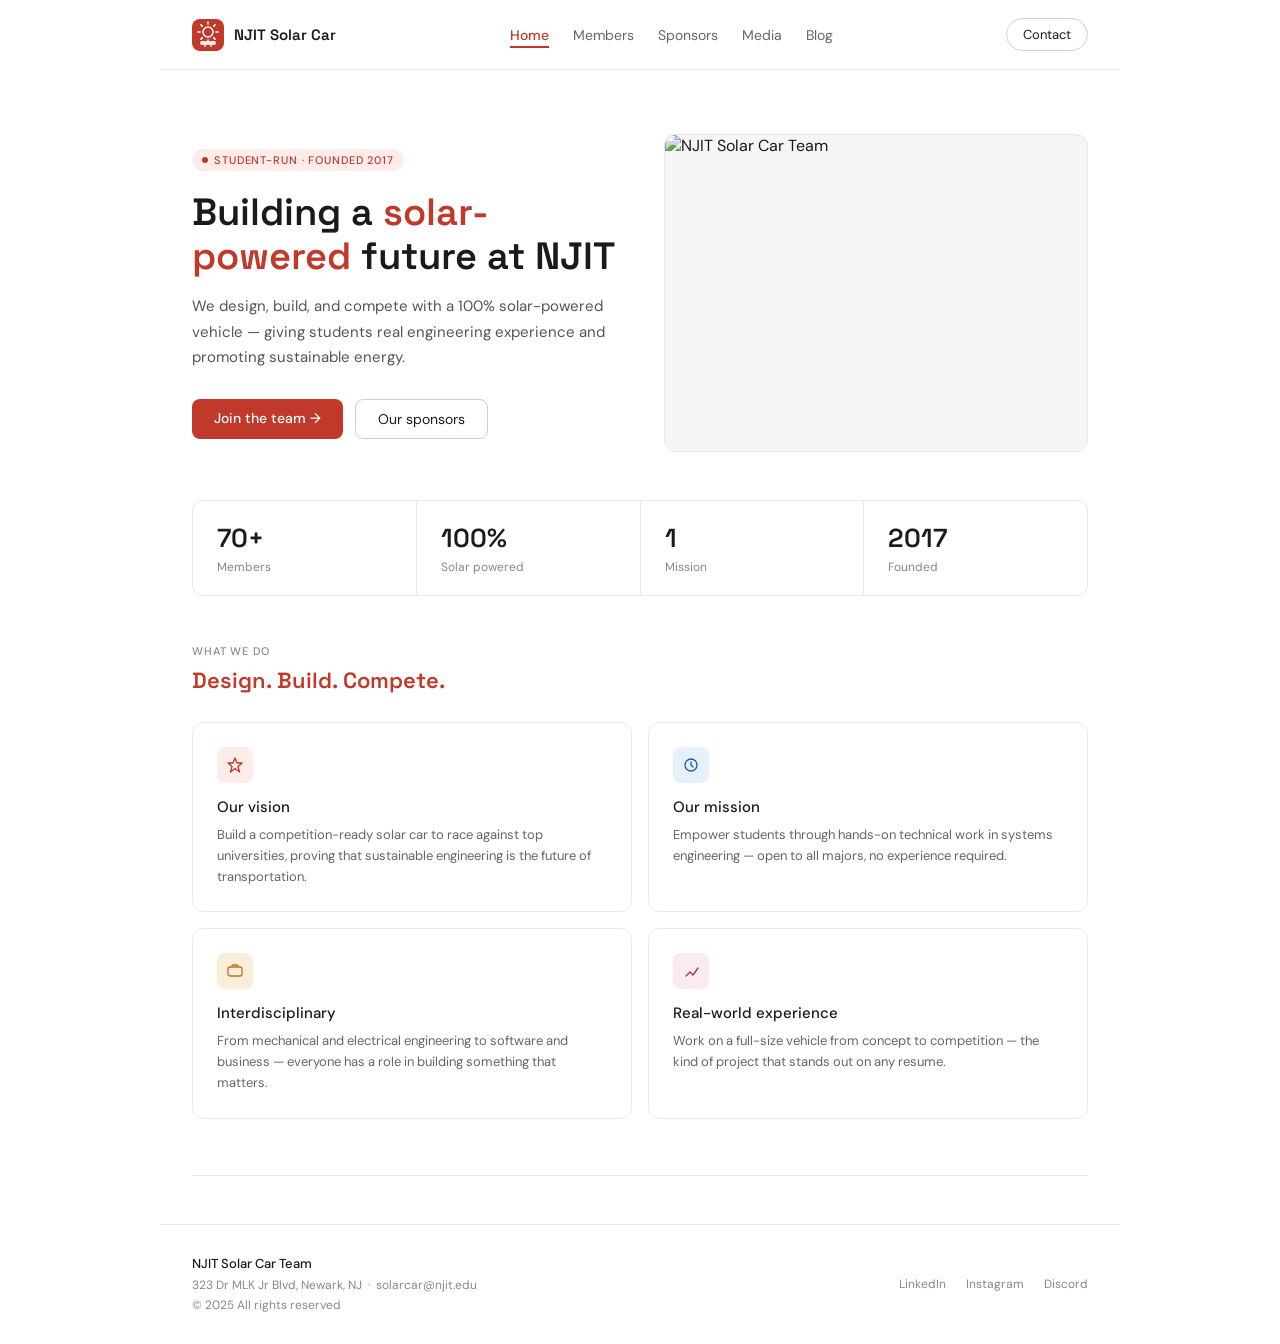
==== index.html @ ee34f34b "Add files via upload" ====
<!DOCTYPE html>
<html lang="en">
<head>
  <meta charset="UTF-8" />
  <meta name="viewport" content="width=device-width, initial-scale=1.0" />
  <title>Home | NJIT Solar Car</title>
  <link rel="stylesheet" href="style.css" />
  <style>
    .sc-hero {
      padding: 64px 32px 48px;
      display: grid; grid-template-columns: 1fr 1fr; gap: 48px; align-items: center;
    }
    .sc-hero-tag {
      display: inline-flex; align-items: center; gap: 6px;
      font-size: 11px; font-weight: 500; letter-spacing: .08em; text-transform: uppercase;
      background: var(--red-light); color: var(--red);
      padding: 4px 10px; border-radius: 20px; margin-bottom: 20px;
    }
    .sc-hero-tag-dot { width: 6px; height: 6px; border-radius: 50%; background: var(--red); }
    .sc-hero h1 {
      font-family: 'Space Grotesk', sans-serif;
      font-size: 38px; font-weight: 600; line-height: 1.15; margin-bottom: 16px;
    }
    .sc-hero h1 span { color: var(--red); }
    .sc-hero p { font-size: 15px; line-height: 1.7; color: #555; margin-bottom: 28px; }
    .sc-hero-btns { display: flex; gap: 12px; }
    .sc-hero-visual {
      background: #f5f5f5; border: 1px solid #e8e8e8;
      border-radius: 12px; aspect-ratio: 4/3; overflow: hidden;
    }
    .sc-hero-visual img { width: 100%; height: 100%; object-fit: cover; display: block; }

    .sc-stats {
      display: grid; grid-template-columns: repeat(4, 1fr);
      gap: 1px; background: #e8e8e8;
      border: 1px solid #e8e8e8; border-radius: 10px;
      margin: 0 32px 48px; overflow: hidden;
    }
    .sc-stat { background: #fff; padding: 20px 24px; display: flex; flex-direction: column; gap: 4px; }
    .sc-stat-num { font-family: 'Space Grotesk', sans-serif; font-size: 26px; font-weight: 600; }
    .sc-stat-label { font-size: 12px; color: #888; }

    .sc-cards { display: grid; grid-template-columns: 1fr 1fr; gap: 16px; }
    .sc-card {
      background: #fff; border: 1px solid #e8e8e8;
      border-radius: 12px; padding: 24px;
    }
    .sc-card-icon {
      width: 36px; height: 36px; border-radius: 8px;
      display: flex; align-items: center; justify-content: center; margin-bottom: 14px;
    }
    .sc-card h3 { font-size: 15px; font-weight: 500; margin-bottom: 8px; }
    .sc-card p { font-size: 13px; line-height: 1.6; color: #666; }

    @media (max-width: 700px) {
      .sc-hero { grid-template-columns: 1fr; gap: 32px; padding: 40px 20px 32px; }
      .sc-hero h1 { font-size: 28px; }
      .sc-stats { grid-template-columns: repeat(2,1fr); margin: 0 20px 36px; }
      .sc-cards { grid-template-columns: 1fr; }
    }
  </style>
</head>
<body>
<div class="sc-root">

  <!-- NAV -->
  <nav class="sc-nav">
    <a class="sc-logo" href="index.html">
      <svg width="32" height="32" viewBox="0 0 32 32" fill="none">
        <rect width="32" height="32" rx="8" fill="#C0392B"/>
        <circle cx="16" cy="13" r="5" fill="none" stroke="#fff" stroke-width="1.5"/>
        <line x1="16" y1="5" x2="16" y2="3" stroke="#fff" stroke-width="1.5" stroke-linecap="round"/>
        <line x1="16" y1="23" x2="16" y2="21" stroke="#fff" stroke-width="1.5" stroke-linecap="round"/>
        <line x1="8" y1="13" x2="6" y2="13" stroke="#fff" stroke-width="1.5" stroke-linecap="round"/>
        <line x1="26" y1="13" x2="24" y2="13" stroke="#fff" stroke-width="1.5" stroke-linecap="round"/>
        <line x1="10.3" y1="7.3" x2="8.9" y2="5.9" stroke="#fff" stroke-width="1.5" stroke-linecap="round"/>
        <line x1="21.7" y1="18.7" x2="23.1" y2="20.1" stroke="#fff" stroke-width="1.5" stroke-linecap="round"/>
        <line x1="21.7" y1="7.3" x2="23.1" y2="5.9" stroke="#fff" stroke-width="1.5" stroke-linecap="round"/>
        <line x1="10.3" y1="18.7" x2="8.9" y2="20.1" stroke="#fff" stroke-width="1.5" stroke-linecap="round"/>
        <rect x="8" y="22" width="16" height="4" rx="2" fill="#fff" opacity="0.9"/>
        <rect x="12" y="26" width="2" height="2" fill="#fff" opacity="0.7"/>
        <rect x="18" y="26" width="2" height="2" fill="#fff" opacity="0.7"/>
      </svg>
      <span class="sc-logo-text">NJIT Solar Car</span>
    </a>
    <ul class="sc-nav-links">
      <li><a href="index.html" class="active">Home</a></li>
      <li><a href="members.html">Members</a></li>
      <li><a href="sponsors.html">Sponsors</a></li>
      <li><a href="media.html">Media</a></li>
      <li><a href="blog.html">Blog</a></li>
    </ul>
    <a href="mailto:solarcar@njit.edu" class="sc-contact-btn">Contact</a>
  </nav>

  <!-- HERO -->
  <section class="sc-hero">
    <div>
      <div class="sc-hero-tag">
        <div class="sc-hero-tag-dot"></div>
        Student-run · Founded 2017
      </div>
      <h1>Building a <span>solar-powered</span> future at NJIT</h1>
      <p>We design, build, and compete with a 100% solar-powered vehicle — giving students real engineering experience and promoting sustainable energy.</p>
      <div class="sc-hero-btns">
        <a href="mailto:solarcar@njit.edu" class="sc-btn-primary">Join the team →</a>
        <a href="sponsors.html" class="sc-btn-secondary">Our sponsors</a>
      </div>
    </div>
    <div class="sc-hero-visual">
      <img src="https://static.wixstatic.com/media/6a1b9b_a80b3c2d667541b689ef43e5c5655419~mv2.jpg/v1/fill/w_980,h_509,al_c,q_85,usm_0.66_1.00_0.01,enc_avif,quality_auto/group%20solar%20car_edited_edited_edited.jpg" alt="NJIT Solar Car Team" />
    </div>
  </section>

  <!-- STATS -->
  <div class="sc-stats">
    <div class="sc-stat"><span class="sc-stat-num">70+</span><span class="sc-stat-label">Members</span></div>
    <div class="sc-stat"><span class="sc-stat-num">100%</span><span class="sc-stat-label">Solar powered</span></div>
    <div class="sc-stat"><span class="sc-stat-num">1</span><span class="sc-stat-label">Mission</span></div>
    <div class="sc-stat"><span class="sc-stat-num">2017</span><span class="sc-stat-label">Founded</span></div>
  </div>

  <!-- ABOUT -->
  <section class="sc-section">
    <div class="sc-section-label">What we do</div>
    <h2>Design. Build. Compete.</h2>
    <div class="sc-cards">
      <div class="sc-card">
        <div class="sc-card-icon" style="background:var(--red-light);">
          <svg width="18" height="18" viewBox="0 0 18 18" fill="none"><path d="M9 2L11 7H16L12 10.5L13.5 16L9 12.5L4.5 16L6 10.5L2 7H7L9 2Z" stroke="var(--red)" stroke-width="1.3" stroke-linejoin="round"/></svg>
        </div>
        <h3>Our vision</h3>
        <p>Build a competition-ready solar car to race against top universities, proving that sustainable engineering is the future of transportation.</p>
      </div>
      <div class="sc-card">
        <div class="sc-card-icon" style="background:#E6F1FB;">
          <svg width="18" height="18" viewBox="0 0 18 18" fill="none"><circle cx="9" cy="9" r="6" stroke="#185FA5" stroke-width="1.3"/><path d="M9 6v3l2 2" stroke="#185FA5" stroke-width="1.3" stroke-linecap="round"/></svg>
        </div>
        <h3>Our mission</h3>
        <p>Empower students through hands-on technical work in systems engineering — open to all majors, no experience required.</p>
      </div>
      <div class="sc-card">
        <div class="sc-card-icon" style="background:#FAEEDA;">
          <svg width="18" height="18" viewBox="0 0 18 18" fill="none"><rect x="2" y="5" width="14" height="9" rx="2" stroke="#BA7517" stroke-width="1.3"/><path d="M6 5V4a1 1 0 011-1h4a1 1 0 011 1v1" stroke="#BA7517" stroke-width="1.3"/></svg>
        </div>
        <h3>Interdisciplinary</h3>
        <p>From mechanical and electrical engineering to software and business — everyone has a role in building something that matters.</p>
      </div>
      <div class="sc-card">
        <div class="sc-card-icon" style="background:#FBEAF0;">
          <svg width="18" height="18" viewBox="0 0 18 18" fill="none"><path d="M4 14l4-4 3 3 5-7" stroke="#993556" stroke-width="1.3" stroke-linecap="round" stroke-linejoin="round"/></svg>
        </div>
        <h3>Real-world experience</h3>
        <p>Work on a full-size vehicle from concept to competition — the kind of project that stands out on any resume.</p>
      </div>
    </div>
  </section>

  <div class="sc-divider"></div>

  <!-- FOOTER -->
  <footer class="sc-footer">
    <div class="sc-footer-left">
      <strong>NJIT Solar Car Team</strong><br>
      323 Dr MLK Jr Blvd, Newark, NJ &nbsp;·&nbsp; solarcar@njit.edu<br>
      © 2025 All rights reserved
    </div>
    <div class="sc-footer-links">
      <a href="https://www.linkedin.com/in/njitsolarcarclub/" target="_blank">LinkedIn</a>
      <a href="https://www.instagram.com/njitsolarcar/" target="_blank">Instagram</a>
      <a href="https://tinyurl.com/njitsolar" target="_blank">Discord</a>
    </div>
  </footer>

</div>
</body>
</html>
---- style.css ----
@import url('https://fonts.googleapis.com/css2?family=DM+Sans:wght@400;500&family=Space+Grotesk:wght@500;600&display=swap');

*, *::before, *::after { box-sizing: border-box; margin: 0; padding: 0; }

body {
  font-family: 'DM Sans', sans-serif;
  background: #ffffff;
  color: #1a1a1a;
  min-height: 100vh;
}

:root {
  --red: #C0392B;
  --red-dark: #96281B;
  --red-light: #FDECEA;
  --red-mid: #f5c6c2;
}

.sc-root { max-width: 960px; margin: 0 auto; }

/* ── NAV ── */
.sc-nav {
  display: flex; align-items: center; justify-content: space-between;
  padding: 18px 32px;
  border-bottom: 1px solid #e8e8e8;
  position: sticky; top: 0; background: #fff; z-index: 100;
}
.sc-logo { display: flex; align-items: center; gap: 10px; text-decoration: none; }
.sc-logo-text { font-family: 'Space Grotesk', sans-serif; font-size: 15px; font-weight: 600; color: #1a1a1a; }
.sc-nav-links { display: flex; gap: 24px; list-style: none; }
.sc-nav-links a { font-size: 14px; color: #666; text-decoration: none; transition: color .15s; }
.sc-nav-links a:hover { color: #1a1a1a; }
.sc-nav-links a.active { color: var(--red); font-weight: 500; border-bottom: 2px solid var(--red); padding-bottom: 2px; }
.sc-contact-btn {
  font-size: 13px; padding: 7px 16px;
  border: 1px solid #d0d0d0; border-radius: 20px;
  background: transparent; color: #1a1a1a; cursor: pointer;
  font-family: 'DM Sans', sans-serif; text-decoration: none;
}
.sc-contact-btn:hover { background: #f5f5f5; }

/* ── PAGE HEADER ── */
.sc-page-header {
  padding: 56px 32px 40px;
  border-bottom: 1px solid #e8e8e8;
  margin-bottom: 48px;
}
.sc-page-label {
  font-size: 11px; font-weight: 500; letter-spacing: .08em; text-transform: uppercase;
  color: #888; margin-bottom: 8px;
}
.sc-page-header h1 {
  font-family: 'Space Grotesk', sans-serif;
  font-size: 32px; font-weight: 600; line-height: 1.2; color: var(--red);
}
.sc-page-header p {
  font-size: 15px; line-height: 1.7; color: #555; margin-top: 12px; max-width: 600px;
}

/* ── SECTION ── */
.sc-section { padding: 0 32px 56px; }
.sc-section-label {
  font-size: 11px; font-weight: 500; letter-spacing: .08em; text-transform: uppercase;
  color: #888; margin-bottom: 8px;
}
.sc-section h2 {
  font-family: 'Space Grotesk', sans-serif;
  font-size: 22px; font-weight: 600; margin-bottom: 28px;
  color: var(--red);
}

/* ── BUTTONS ── */
.sc-btn-primary {
  font-size: 14px; font-weight: 500; padding: 10px 22px;
  background: var(--red); color: #fff; border: none;
  border-radius: 8px; cursor: pointer;
  font-family: 'DM Sans', sans-serif; text-decoration: none; display: inline-block;
}
.sc-btn-primary:hover { background: var(--red-dark); }
.sc-btn-secondary {
  font-size: 14px; padding: 10px 22px;
  background: transparent; color: #1a1a1a;
  border: 1px solid #d0d0d0; border-radius: 8px; cursor: pointer;
  font-family: 'DM Sans', sans-serif; text-decoration: none; display: inline-block;
}
.sc-btn-secondary:hover { background: #f5f5f5; }

/* ── DIVIDER ── */
.sc-divider { height: 1px; background: #e8e8e8; margin: 0 32px 48px; }

/* ── FOOTER ── */
.sc-footer {
  border-top: 1px solid #e8e8e8;
  padding: 28px 32px;
  display: flex; justify-content: space-between; align-items: center;
  flex-wrap: wrap; gap: 16px;
}
.sc-footer-left { font-size: 12px; color: #888; line-height: 1.7; }
.sc-footer-left strong { font-size: 13px; color: #1a1a1a; font-weight: 500; }
.sc-footer-links { display: flex; gap: 20px; }
.sc-footer-links a { font-size: 12px; color: #888; text-decoration: none; }
.sc-footer-links a:hover { color: #1a1a1a; }

/* ── RESPONSIVE ── */
@media (max-width: 700px) {
  .sc-nav-links { display: none; }
  .sc-page-header { padding: 40px 20px 28px; }
  .sc-section { padding: 0 20px 40px; }
  .sc-divider { margin: 0 20px 40px; }
  .sc-footer { flex-direction: column; align-items: flex-start; padding: 24px 20px; }
}
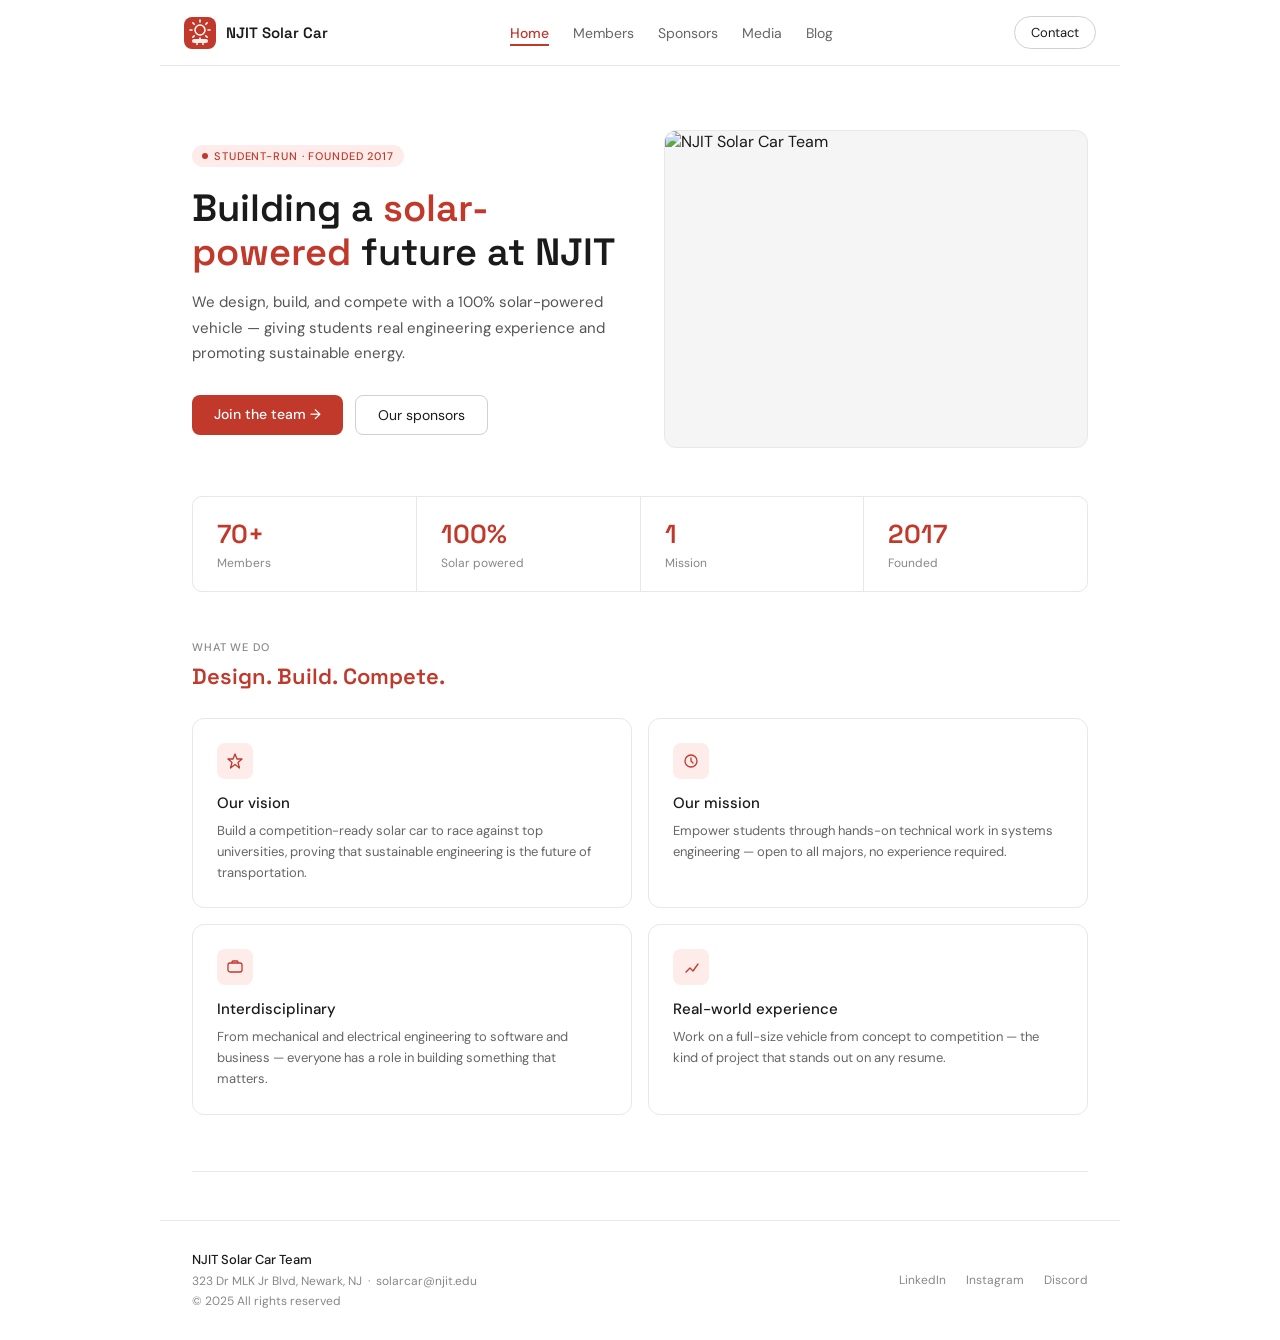
==== commit 80464713: "Add files via upload" ====
--- a/index.html
+++ b/index.html
@@ -23,7 +23,7 @@
     }
     .sc-hero h1 span { color: var(--red); }
     .sc-hero p { font-size: 15px; line-height: 1.7; color: #555; margin-bottom: 28px; }
-    .sc-hero-btns { display: flex; gap: 12px; }
+    .sc-hero-btns { display: flex; gap: 12px; flex-wrap: wrap; }
     .sc-hero-visual {
       background: #f5f5f5; border: 1px solid #e8e8e8;
       border-radius: 12px; aspect-ratio: 4/3; overflow: hidden;
@@ -37,25 +37,22 @@
       margin: 0 32px 48px; overflow: hidden;
     }
     .sc-stat { background: #fff; padding: 20px 24px; display: flex; flex-direction: column; gap: 4px; }
-    .sc-stat-num { font-family: 'Space Grotesk', sans-serif; font-size: 26px; font-weight: 600; }
+    .sc-stat-num { font-family: 'Space Grotesk', sans-serif; font-size: 26px; font-weight: 600; color: var(--red); }
     .sc-stat-label { font-size: 12px; color: #888; }
 
     .sc-cards { display: grid; grid-template-columns: 1fr 1fr; gap: 16px; }
-    .sc-card {
-      background: #fff; border: 1px solid #e8e8e8;
-      border-radius: 12px; padding: 24px;
-    }
-    .sc-card-icon {
-      width: 36px; height: 36px; border-radius: 8px;
-      display: flex; align-items: center; justify-content: center; margin-bottom: 14px;
-    }
+    .sc-card { background: #fff; border: 1px solid #e8e8e8; border-radius: 12px; padding: 24px; }
+    .sc-card-icon { width: 36px; height: 36px; border-radius: 8px; display: flex; align-items: center; justify-content: center; margin-bottom: 14px; }
     .sc-card h3 { font-size: 15px; font-weight: 500; margin-bottom: 8px; }
     .sc-card p { font-size: 13px; line-height: 1.6; color: #666; }
 
     @media (max-width: 700px) {
-      .sc-hero { grid-template-columns: 1fr; gap: 32px; padding: 40px 20px 32px; }
+      .sc-hero { grid-template-columns: 1fr; gap: 28px; padding: 32px 20px 36px; }
       .sc-hero h1 { font-size: 28px; }
-      .sc-stats { grid-template-columns: repeat(2,1fr); margin: 0 20px 36px; }
+      .sc-hero-btns { flex-direction: column; }
+      .sc-stats { grid-template-columns: repeat(2, 1fr); margin: 0 20px 36px; }
+      .sc-stat { padding: 16px 18px; }
+      .sc-stat-num { font-size: 22px; }
       .sc-cards { grid-template-columns: 1fr; }
     }
   </style>
@@ -63,24 +60,31 @@
 <body>
 <div class="sc-root">
 
+  <!-- MOBILE NAV DRAWER -->
+  <div class="sc-mobile-nav" id="mobileNav">
+    <div class="sc-mobile-nav-header">
+      <a class="sc-logo" href="index.html">
+        <svg width="28" height="28" viewBox="0 0 32 32" fill="none"><rect width="32" height="32" rx="8" fill="#C0392B"/><circle cx="16" cy="13" r="5" fill="none" stroke="#fff" stroke-width="1.5"/><line x1="16" y1="5" x2="16" y2="3" stroke="#fff" stroke-width="1.5" stroke-linecap="round"/><line x1="16" y1="23" x2="16" y2="21" stroke="#fff" stroke-width="1.5" stroke-linecap="round"/><line x1="8" y1="13" x2="6" y2="13" stroke="#fff" stroke-width="1.5" stroke-linecap="round"/><line x1="26" y1="13" x2="24" y2="13" stroke="#fff" stroke-width="1.5" stroke-linecap="round"/><rect x="8" y="22" width="16" height="4" rx="2" fill="#fff" opacity="0.9"/></svg>
+        <span class="sc-logo-text">NJIT Solar Car</span>
+      </a>
+      <button class="sc-mobile-close" onclick="closeMobileNav()">✕</button>
+    </div>
+    <ul>
+      <li><a href="index.html" class="active">Home</a></li>
+      <li><a href="members.html">Members</a></li>
+      <li><a href="sponsors.html">Sponsors</a></li>
+      <li><a href="media.html">Media</a></li>
+      <li><a href="blog.html">Blog</a></li>
+    </ul>
+    <div class="sc-mobile-nav-footer">
+      <a href="mailto:solarcar@njit.edu">Contact us</a>
+    </div>
+  </div>
+
   <!-- NAV -->
   <nav class="sc-nav">
     <a class="sc-logo" href="index.html">
-      <svg width="32" height="32" viewBox="0 0 32 32" fill="none">
-        <rect width="32" height="32" rx="8" fill="#C0392B"/>
-        <circle cx="16" cy="13" r="5" fill="none" stroke="#fff" stroke-width="1.5"/>
-        <line x1="16" y1="5" x2="16" y2="3" stroke="#fff" stroke-width="1.5" stroke-linecap="round"/>
-        <line x1="16" y1="23" x2="16" y2="21" stroke="#fff" stroke-width="1.5" stroke-linecap="round"/>
-        <line x1="8" y1="13" x2="6" y2="13" stroke="#fff" stroke-width="1.5" stroke-linecap="round"/>
-        <line x1="26" y1="13" x2="24" y2="13" stroke="#fff" stroke-width="1.5" stroke-linecap="round"/>
-        <line x1="10.3" y1="7.3" x2="8.9" y2="5.9" stroke="#fff" stroke-width="1.5" stroke-linecap="round"/>
-        <line x1="21.7" y1="18.7" x2="23.1" y2="20.1" stroke="#fff" stroke-width="1.5" stroke-linecap="round"/>
-        <line x1="21.7" y1="7.3" x2="23.1" y2="5.9" stroke="#fff" stroke-width="1.5" stroke-linecap="round"/>
-        <line x1="10.3" y1="18.7" x2="8.9" y2="20.1" stroke="#fff" stroke-width="1.5" stroke-linecap="round"/>
-        <rect x="8" y="22" width="16" height="4" rx="2" fill="#fff" opacity="0.9"/>
-        <rect x="12" y="26" width="2" height="2" fill="#fff" opacity="0.7"/>
-        <rect x="18" y="26" width="2" height="2" fill="#fff" opacity="0.7"/>
-      </svg>
+      <svg width="32" height="32" viewBox="0 0 32 32" fill="none"><rect width="32" height="32" rx="8" fill="#C0392B"/><circle cx="16" cy="13" r="5" fill="none" stroke="#fff" stroke-width="1.5"/><line x1="16" y1="5" x2="16" y2="3" stroke="#fff" stroke-width="1.5" stroke-linecap="round"/><line x1="16" y1="23" x2="16" y2="21" stroke="#fff" stroke-width="1.5" stroke-linecap="round"/><line x1="8" y1="13" x2="6" y2="13" stroke="#fff" stroke-width="1.5" stroke-linecap="round"/><line x1="26" y1="13" x2="24" y2="13" stroke="#fff" stroke-width="1.5" stroke-linecap="round"/><line x1="10.3" y1="7.3" x2="8.9" y2="5.9" stroke="#fff" stroke-width="1.5" stroke-linecap="round"/><line x1="21.7" y1="18.7" x2="23.1" y2="20.1" stroke="#fff" stroke-width="1.5" stroke-linecap="round"/><line x1="21.7" y1="7.3" x2="23.1" y2="5.9" stroke="#fff" stroke-width="1.5" stroke-linecap="round"/><line x1="10.3" y1="18.7" x2="8.9" y2="20.1" stroke="#fff" stroke-width="1.5" stroke-linecap="round"/><rect x="8" y="22" width="16" height="4" rx="2" fill="#fff" opacity="0.9"/><rect x="12" y="26" width="2" height="2" fill="#fff" opacity="0.7"/><rect x="18" y="26" width="2" height="2" fill="#fff" opacity="0.7"/></svg>
       <span class="sc-logo-text">NJIT Solar Car</span>
     </a>
     <ul class="sc-nav-links">
@@ -91,15 +95,15 @@
       <li><a href="blog.html">Blog</a></li>
     </ul>
     <a href="mailto:solarcar@njit.edu" class="sc-contact-btn">Contact</a>
+    <button class="sc-hamburger" onclick="openMobileNav()" aria-label="Open menu">
+      <span></span><span></span><span></span>
+    </button>
   </nav>
 
   <!-- HERO -->
   <section class="sc-hero">
     <div>
-      <div class="sc-hero-tag">
-        <div class="sc-hero-tag-dot"></div>
-        Student-run · Founded 2017
-      </div>
+      <div class="sc-hero-tag"><div class="sc-hero-tag-dot"></div>Student-run · Founded 2017</div>
       <h1>Building a <span>solar-powered</span> future at NJIT</h1>
       <p>We design, build, and compete with a 100% solar-powered vehicle — giving students real engineering experience and promoting sustainable energy.</p>
       <div class="sc-hero-btns">
@@ -127,28 +131,28 @@
     <div class="sc-cards">
       <div class="sc-card">
         <div class="sc-card-icon" style="background:var(--red-light);">
-          <svg width="18" height="18" viewBox="0 0 18 18" fill="none"><path d="M9 2L11 7H16L12 10.5L13.5 16L9 12.5L4.5 16L6 10.5L2 7H7L9 2Z" stroke="var(--red)" stroke-width="1.3" stroke-linejoin="round"/></svg>
+          <svg width="18" height="18" viewBox="0 0 18 18" fill="none"><path d="M9 2L11 7H16L12 10.5L13.5 16L9 12.5L4.5 16L6 10.5L2 7H7L9 2Z" stroke="#C0392B" stroke-width="1.3" stroke-linejoin="round"/></svg>
         </div>
         <h3>Our vision</h3>
         <p>Build a competition-ready solar car to race against top universities, proving that sustainable engineering is the future of transportation.</p>
       </div>
       <div class="sc-card">
-        <div class="sc-card-icon" style="background:#E6F1FB;">
-          <svg width="18" height="18" viewBox="0 0 18 18" fill="none"><circle cx="9" cy="9" r="6" stroke="#185FA5" stroke-width="1.3"/><path d="M9 6v3l2 2" stroke="#185FA5" stroke-width="1.3" stroke-linecap="round"/></svg>
+        <div class="sc-card-icon" style="background:var(--red-light);">
+          <svg width="18" height="18" viewBox="0 0 18 18" fill="none"><circle cx="9" cy="9" r="6" stroke="#C0392B" stroke-width="1.3"/><path d="M9 6v3l2 2" stroke="#C0392B" stroke-width="1.3" stroke-linecap="round"/></svg>
         </div>
         <h3>Our mission</h3>
         <p>Empower students through hands-on technical work in systems engineering — open to all majors, no experience required.</p>
       </div>
       <div class="sc-card">
-        <div class="sc-card-icon" style="background:#FAEEDA;">
-          <svg width="18" height="18" viewBox="0 0 18 18" fill="none"><rect x="2" y="5" width="14" height="9" rx="2" stroke="#BA7517" stroke-width="1.3"/><path d="M6 5V4a1 1 0 011-1h4a1 1 0 011 1v1" stroke="#BA7517" stroke-width="1.3"/></svg>
+        <div class="sc-card-icon" style="background:var(--red-light);">
+          <svg width="18" height="18" viewBox="0 0 18 18" fill="none"><rect x="2" y="5" width="14" height="9" rx="2" stroke="#C0392B" stroke-width="1.3"/><path d="M6 5V4a1 1 0 011-1h4a1 1 0 011 1v1" stroke="#C0392B" stroke-width="1.3"/></svg>
         </div>
         <h3>Interdisciplinary</h3>
         <p>From mechanical and electrical engineering to software and business — everyone has a role in building something that matters.</p>
       </div>
       <div class="sc-card">
-        <div class="sc-card-icon" style="background:#FBEAF0;">
-          <svg width="18" height="18" viewBox="0 0 18 18" fill="none"><path d="M4 14l4-4 3 3 5-7" stroke="#993556" stroke-width="1.3" stroke-linecap="round" stroke-linejoin="round"/></svg>
+        <div class="sc-card-icon" style="background:var(--red-light);">
+          <svg width="18" height="18" viewBox="0 0 18 18" fill="none"><path d="M4 14l4-4 3 3 5-7" stroke="#C0392B" stroke-width="1.3" stroke-linecap="round" stroke-linejoin="round"/></svg>
         </div>
         <h3>Real-world experience</h3>
         <p>Work on a full-size vehicle from concept to competition — the kind of project that stands out on any resume.</p>
@@ -158,7 +162,6 @@
 
   <div class="sc-divider"></div>
 
-  <!-- FOOTER -->
   <footer class="sc-footer">
     <div class="sc-footer-left">
       <strong>NJIT Solar Car Team</strong><br>
@@ -173,5 +176,9 @@
   </footer>
 
 </div>
+<script>
+  function openMobileNav() { document.getElementById('mobileNav').classList.add('open'); document.body.style.overflow='hidden'; }
+  function closeMobileNav() { document.getElementById('mobileNav').classList.remove('open'); document.body.style.overflow=''; }
+</script>
 </body>
 </html>
--- a/style.css
+++ b/style.css
@@ -21,16 +21,18 @@
 /* ── NAV ── */
 .sc-nav {
   display: flex; align-items: center; justify-content: space-between;
-  padding: 18px 32px;
+  padding: 16px 24px;
   border-bottom: 1px solid #e8e8e8;
-  position: sticky; top: 0; background: #fff; z-index: 100;
+  position: sticky; top: 0; background: #fff; z-index: 200;
 }
 .sc-logo { display: flex; align-items: center; gap: 10px; text-decoration: none; }
 .sc-logo-text { font-family: 'Space Grotesk', sans-serif; font-size: 15px; font-weight: 600; color: #1a1a1a; }
+
 .sc-nav-links { display: flex; gap: 24px; list-style: none; }
 .sc-nav-links a { font-size: 14px; color: #666; text-decoration: none; transition: color .15s; }
 .sc-nav-links a:hover { color: #1a1a1a; }
 .sc-nav-links a.active { color: var(--red); font-weight: 500; border-bottom: 2px solid var(--red); padding-bottom: 2px; }
+
 .sc-contact-btn {
   font-size: 13px; padding: 7px 16px;
   border: 1px solid #d0d0d0; border-radius: 20px;
@@ -38,6 +40,50 @@
   font-family: 'DM Sans', sans-serif; text-decoration: none;
 }
 .sc-contact-btn:hover { background: #f5f5f5; }
+
+/* Hamburger button — hidden on desktop */
+.sc-hamburger {
+  display: none;
+  flex-direction: column; justify-content: center; gap: 5px;
+  width: 36px; height: 36px; cursor: pointer;
+  background: none; border: none; padding: 4px;
+}
+.sc-hamburger span {
+  display: block; height: 2px; width: 22px;
+  background: #1a1a1a; border-radius: 2px;
+  transition: transform .25s, opacity .25s;
+}
+
+/* Mobile nav drawer */
+.sc-mobile-nav {
+  display: none;
+  position: fixed; top: 0; left: 0; right: 0; bottom: 0;
+  background: #fff; z-index: 300;
+  flex-direction: column; padding: 24px;
+}
+.sc-mobile-nav.open { display: flex; }
+.sc-mobile-nav-header {
+  display: flex; justify-content: space-between; align-items: center;
+  margin-bottom: 32px;
+}
+.sc-mobile-close {
+  background: none; border: none; cursor: pointer; font-size: 24px; color: #888; line-height: 1;
+}
+.sc-mobile-nav ul { list-style: none; display: flex; flex-direction: column; gap: 0; }
+.sc-mobile-nav ul li { border-bottom: 1px solid #f0f0f0; }
+.sc-mobile-nav ul a {
+  display: block; padding: 16px 0;
+  font-size: 20px; font-weight: 500; color: #1a1a1a; text-decoration: none;
+}
+.sc-mobile-nav ul a.active { color: var(--red); }
+.sc-mobile-nav-footer {
+  margin-top: auto; padding-top: 24px;
+}
+.sc-mobile-nav-footer a {
+  display: inline-block; font-size: 14px; font-weight: 500;
+  background: var(--red); color: #fff;
+  padding: 12px 28px; border-radius: 8px; text-decoration: none;
+}
 
 /* ── PAGE HEADER ── */
 .sc-page-header {
@@ -101,11 +147,27 @@
 .sc-footer-links a { font-size: 12px; color: #888; text-decoration: none; }
 .sc-footer-links a:hover { color: #1a1a1a; }
 
-/* ── RESPONSIVE ── */
+/* ── MOBILE ── */
 @media (max-width: 700px) {
+  /* Nav */
+  .sc-nav { padding: 14px 20px; }
   .sc-nav-links { display: none; }
-  .sc-page-header { padding: 40px 20px 28px; }
+  .sc-contact-btn { display: none; }
+  .sc-hamburger { display: flex; }
+
+  /* Page header */
+  .sc-page-header { padding: 32px 20px 24px; margin-bottom: 32px; }
+  .sc-page-header h1 { font-size: 26px; }
+  .sc-page-header p { font-size: 14px; }
+
+  /* Section */
   .sc-section { padding: 0 20px 40px; }
+  .sc-section h2 { font-size: 20px; margin-bottom: 20px; }
+
+  /* Divider & footer */
   .sc-divider { margin: 0 20px 40px; }
-  .sc-footer { flex-direction: column; align-items: flex-start; padding: 24px 20px; }
+  .sc-footer { flex-direction: column; align-items: flex-start; padding: 24px 20px; gap: 12px; }
+
+  /* Buttons full-width on small screens */
+  .sc-btn-primary, .sc-btn-secondary { width: 100%; text-align: center; padding: 13px 16px; }
 }
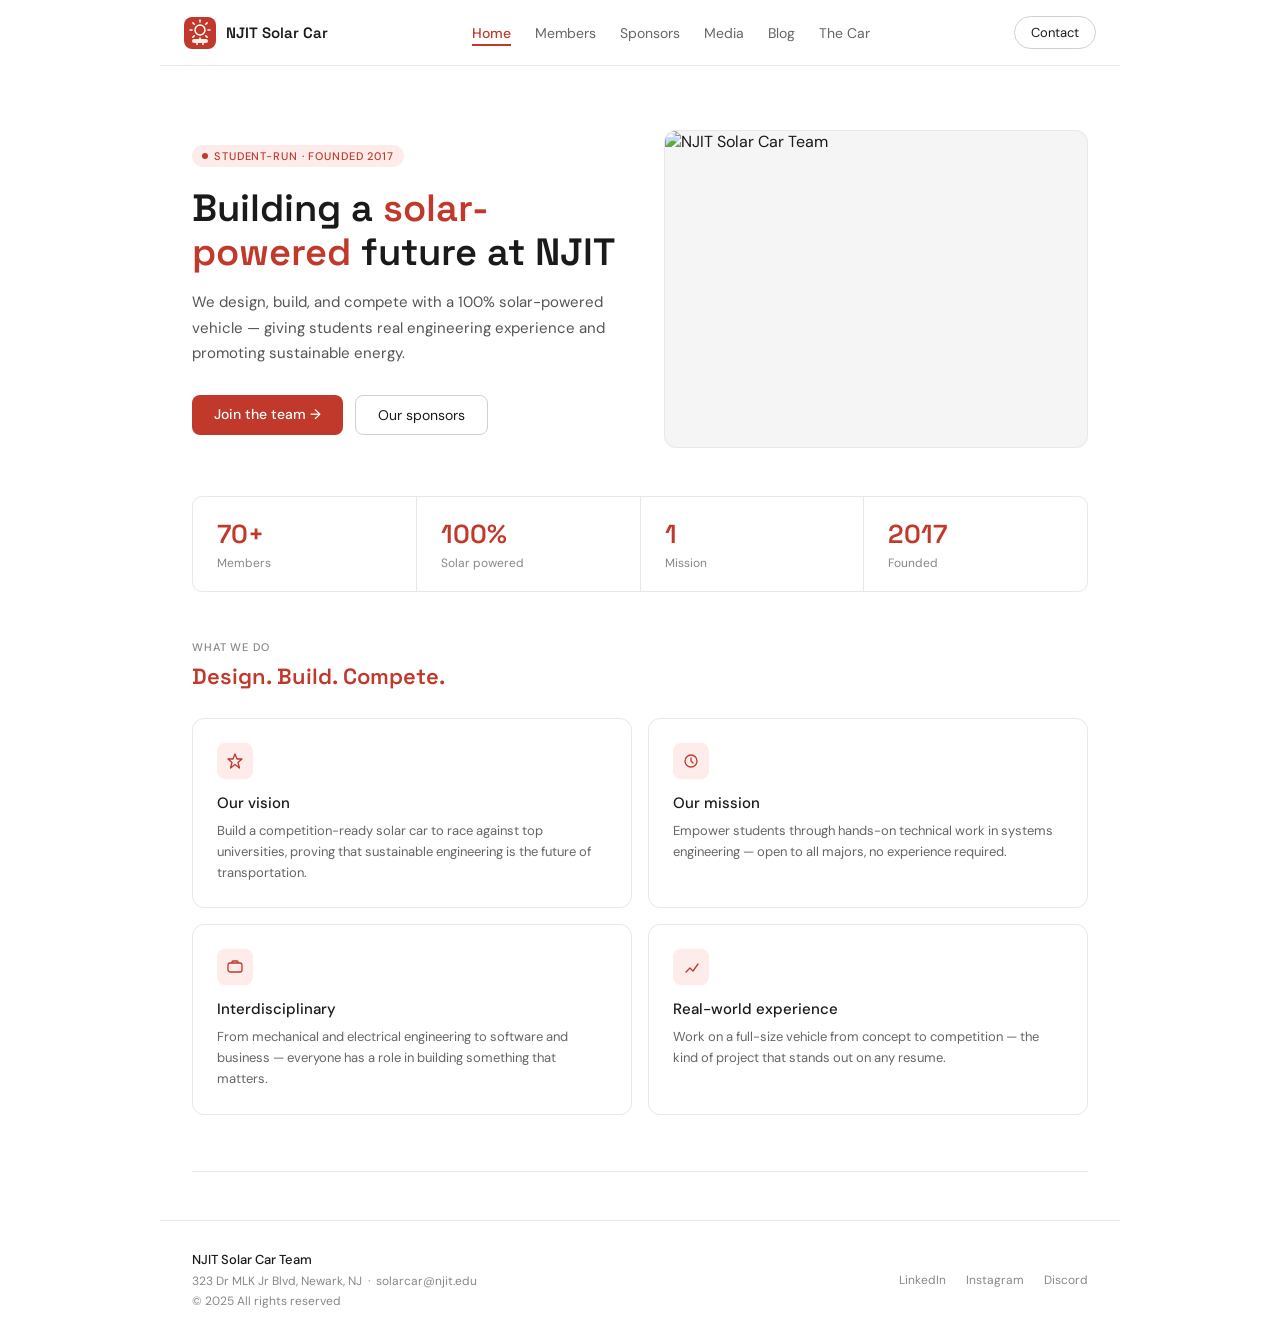
==== commit ec6cd861: "Add files via upload" ====
--- a/index.html
+++ b/index.html
@@ -75,6 +75,7 @@
       <li><a href="sponsors.html">Sponsors</a></li>
       <li><a href="media.html">Media</a></li>
       <li><a href="blog.html">Blog</a></li>
+      <li><a href="car.html">The Car</a></li>
     </ul>
     <div class="sc-mobile-nav-footer">
       <a href="mailto:solarcar@njit.edu">Contact us</a>
@@ -93,6 +94,7 @@
       <li><a href="sponsors.html">Sponsors</a></li>
       <li><a href="media.html">Media</a></li>
       <li><a href="blog.html">Blog</a></li>
+      <li><a href="car.html">The Car</a></li>
     </ul>
     <a href="mailto:solarcar@njit.edu" class="sc-contact-btn">Contact</a>
     <button class="sc-hamburger" onclick="openMobileNav()" aria-label="Open menu">
